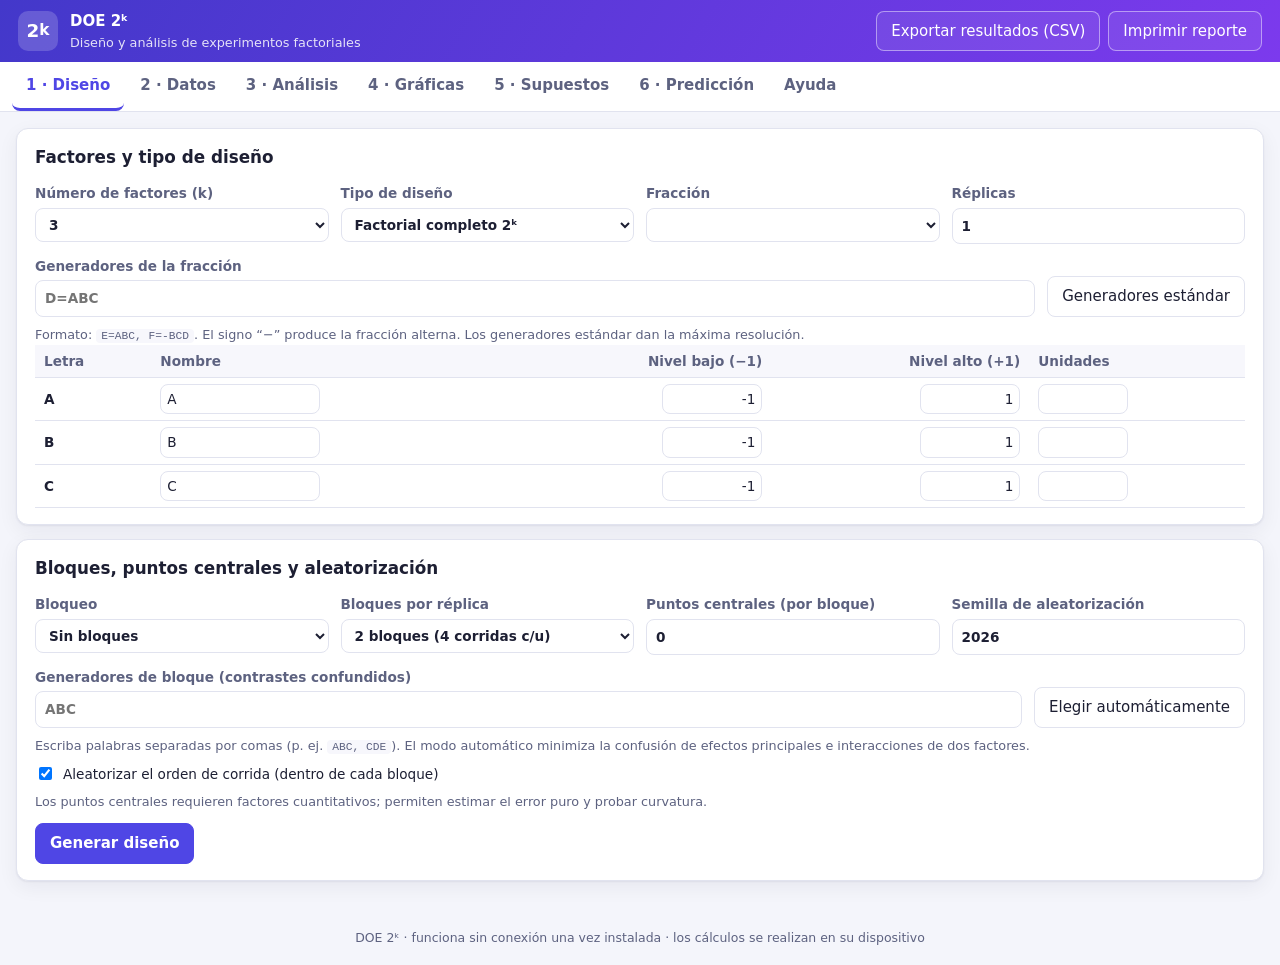
==== index.html @ b72d582d "Add files via upload" ====
<!DOCTYPE html>
<html lang="es">
<head>
  <meta charset="UTF-8">
  <meta name="viewport" content="width=device-width, initial-scale=1">
  <title>DOE 2ᵏ — Diseño y análisis factorial</title>
  <meta name="description" content="Diseño y análisis de experimentos factoriales 2^k completos y fraccionados, con bloques y puntos centrales.">
  <meta name="theme-color" content="#4f46e5">
  <link rel="manifest" href="manifest.webmanifest">
  <link rel="icon" type="image/png" sizes="192x192" href="icons/icon-192.png">
  <link rel="apple-touch-icon" href="icons/apple-touch-icon.png">
  <meta name="apple-mobile-web-app-capable" content="yes">
  <meta name="apple-mobile-web-app-title" content="DOE 2ᵏ">
  <link rel="stylesheet" href="css/styles.css">
</head>
<body>
<header class="appbar">
  <div class="brand"><span class="logo">2<sup>k</sup></span><div><strong>DOE 2ᵏ</strong><small>Diseño y análisis de experimentos factoriales</small></div></div>
  <div class="bar-actions">
    <button id="btnInstall" class="ghost" hidden>⤓ Instalar app</button>
    <button id="btnExport" class="ghost">Exportar resultados (CSV)</button>
    <button id="btnPrint" class="ghost">Imprimir reporte</button>
  </div>
</header>

<nav class="tabs" role="tablist">
  <button role="tab" data-tab="design" class="active">1 · Diseño</button>
  <button role="tab" data-tab="data">2 · Datos</button>
  <button role="tab" data-tab="analysis">3 · Análisis</button>
  <button role="tab" data-tab="plots">4 · Gráficas</button>
  <button role="tab" data-tab="diag">5 · Supuestos</button>
  <button role="tab" data-tab="opt">6 · Predicción</button>
  <button role="tab" data-tab="help">Ayuda</button>
</nav>

<main>
<!-- ======================= DISEÑO ======================= -->
<section id="tab-design" class="tab active">
  <div class="card">
    <h2>Factores y tipo de diseño</h2>
    <div class="grid4">
      <label>Número de factores (k)
        <select id="dK"></select></label>
      <label>Tipo de diseño
        <select id="dType"><option value="full">Factorial completo 2ᵏ</option><option value="frac">Factorial fraccionado 2ᵏ⁻ᵖ</option></select></label>
      <label id="wrapP" hidden>Fracción
        <select id="dP"></select></label>
      <label>Réplicas
        <input type="number" id="dReps" min="1" max="20" value="1"></label>
    </div>
    <div id="genWrap" hidden class="gen-row">
      <label>Generadores de la fracción
        <input id="dGens" spellcheck="false" placeholder="D=ABC"></label>
      <button id="btnStdGens" class="ghost">Generadores estándar</button>
      <p class="hint">Formato: <code>E=ABC, F=-BCD</code>. El signo “−” produce la fracción alterna. Los generadores estándar dan la máxima resolución.</p>
    </div>
    <div class="table-wrap"><table class="tbl" id="factorTable"></table></div>
  </div>

  <div class="card">
    <h2>Bloques, puntos centrales y aleatorización</h2>
    <div class="grid4">
      <label>Bloqueo
        <select id="dBlockMode">
          <option value="none">Sin bloques</option>
          <option value="reps">Cada réplica es un bloque</option>
          <option value="conf">Confundir efectos con bloques</option>
        </select></label>
      <label id="wrapNB" hidden>Bloques por réplica
        <select id="dNB"></select></label>
      <label>Puntos centrales (por bloque)
        <input type="number" id="dCP" min="0" max="30" value="0"></label>
      <label>Semilla de aleatorización
        <input type="number" id="dSeed" value="2026"></label>
    </div>
    <div id="bgWrap" hidden class="gen-row">
      <label>Generadores de bloque (contrastes confundidos)
        <input id="dBGens" spellcheck="false" placeholder="ABC"></label>
      <button id="btnAutoBG" class="ghost">Elegir automáticamente</button>
      <p class="hint">Escriba palabras separadas por comas (p. ej. <code>ABC, CDE</code>). El modo automático minimiza la confusión de efectos principales e interacciones de dos factores.</p>
    </div>
    <label class="check"><input type="checkbox" id="dRand" checked> Aleatorizar el orden de corrida (dentro de cada bloque)</label>
    <p class="hint">Los puntos centrales requieren factores cuantitativos; permiten estimar el error puro y probar curvatura.</p>
    <div class="actions"><button id="btnGen" class="primary">Generar diseño</button></div>
  </div>
  <div id="designMsg"></div>
  <div id="designOut"></div>
</section>

<!-- ======================= DATOS ======================= -->
<section id="tab-data" class="tab">
  <div class="card">
    <h2>Cargar datos</h2>
    <div class="grid3">
      <div>
        <label>Archivo Excel (.xlsx, .xls), ODS, CSV o TXT
          <input type="file" id="fileInput" accept=".xlsx,.xls,.xlsm,.ods,.csv,.txt,.tsv,text/csv,text/plain,application/vnd.ms-excel,application/vnd.openxmlformats-officedocument.spreadsheetml.sheet,application/vnd.oasis.opendocument.spreadsheet"></label>
        <label id="sheetWrap" hidden>Hoja del libro
          <select id="sheetSel"></select></label>
        <p class="hint">En Excel se usa la primera fila con encabezados de la hoja elegida (se omiten filas de título). En CSV: separador coma, punto y coma o tabulador; decimales con coma si el separador es “;”.</p>
      </div>
      <div>
        <label>Conjuntos de ejemplo
          <select id="exampleSel">
            <option value="">— Elegir —</option>
            <option value="filt">2⁴ sin réplica: tasa de filtración (Montgomery 6.2)</option>
            <option value="filtBlk">2⁴ en 2 bloques, ABCD confundida (Montgomery 7.2)</option>
            <option value="frac">2⁴⁻¹ (I = ABCD): tasa de filtración (Montgomery 8.1)</option>
            <option value="etch">2³ con 2 réplicas: grabado por plasma (Montgomery 6.1)</option>
            <option value="center">2² con 5 puntos centrales: rendimiento (Montgomery 6.7)</option>
          </select></label>
      </div>
      <div>
        <label>Pegar desde hoja de cálculo
          <textarea id="pasteArea" rows="3" placeholder="Copie las celdas (con encabezados) y péguelas aquí"></textarea></label>
        <button id="btnPaste" class="ghost">Usar datos pegados</button>
      </div>
    </div>
  </div>
  <div id="dataMsg"></div>
  <div id="mapCard" class="card" hidden>
    <h2>Asignar columnas</h2>
    <div class="grid4">
      <label>Respuesta (y)<select id="mResp"></select></label>
      <label>Bloque (opcional)<select id="mBlock"></select></label>
      <label>Orden de corrida (opcional)<select id="mRun"></select></label>
      <label>Transformación de y
        <span class="inline"><select id="mTrans"><option value="none">Ninguna</option><option value="ln">ln(y)</option><option value="log10">log₁₀(y)</option><option value="sqrt">√y</option><option value="inv">1/y</option><option value="pow">y^λ</option></select>
        <input type="number" id="mLambda" step="0.1" value="0.5" hidden title="λ"></span></label>
    </div>
    <p class="lbl">Factores (en el orden en que recibirán las letras A, B, C…):</p>
    <div id="mFactors" class="chips"></div>
    <p class="hint">Los niveles se codifican automáticamente: mínimo → −1, máximo → +1 y el punto medio → 0. Para factores de texto con dos niveles se usa el orden alfabético.</p>
    <div class="actions"><button id="btnAnalyze" class="primary">Analizar</button></div>
    <h3>Vista previa</h3>
    <div class="table-wrap short" id="preview"></div>
  </div>
</section>

<!-- ======================= ANÁLISIS ======================= -->
<section id="tab-analysis" class="tab">
  <div id="anEmpty" class="empty">Cargue datos y presione <b>Analizar</b> en la pestaña Datos.</div>
  <div id="anBody" hidden class="an-layout">
    <aside class="card side">
      <h2>Modelo</h2>
      <div class="opts">
        <label>α <input type="number" id="oAlpha" min="0.001" max="0.2" step="0.01" value="0.05"></label>
        <label>Orden máx. en alias <select id="oAliasOrd"><option>2</option><option selected>3</option><option>4</option><option value="9">todo</option></select></label>
        <label class="check"><input type="checkbox" id="oBlocks" checked> Incluir bloques</label>
        <label class="check"><input type="checkbox" id="oCurv" checked> Incluir término de curvatura</label>
      </div>
      <div class="btn-grid">
        <button class="ghost sm" data-sel="all">Todos</button>
        <button class="ghost sm" data-sel="1">Principales</button>
        <button class="ghost sm" data-sel="2">Hasta 2FI</button>
        <button class="ghost sm" data-sel="3">Hasta 3FI</button>
        <button class="ghost sm" data-sel="lenth">Significativos (Lenth)</button>
        <button class="ghost sm" data-sel="reduce">Reducir (p &gt; α)</button>
      </div>
      <div id="termList" class="term-list"></div>
      <div id="termNotes" class="hint"></div>
    </aside>
    <div class="results">
      <div id="anMsg"></div>
      <div id="anInfo" class="card"></div>
      <div id="anCoef" class="card"></div>
      <div id="anAnova" class="card"></div>
      <div id="anLenth" class="card"></div>
      <div id="anEq" class="card"></div>
    </div>
  </div>
</section>

<!-- ======================= GRÁFICAS ======================= -->
<section id="tab-plots" class="tab">
  <div id="plEmpty" class="empty">Primero realice el análisis.</div>
  <div id="plBody" hidden>
    <div class="plot-grid">
      <div class="card" id="plPareto"></div>
      <div class="card" id="plNormal"></div>
      <div class="card" id="plHalf"></div>
    </div>
    <div class="card" id="plMain"></div>
    <div class="card">
      <h2>Interacciones</h2>
      <div id="plInter" class="plot-grid small"></div>
    </div>
    <div class="plot-grid">
      <div class="card">
        <h2>Gráfica de cubo (valores ajustados)</h2>
        <div class="inline"><select id="cubeA"></select><select id="cubeB"></select><select id="cubeC"></select></div>
        <div id="plCube"></div>
      </div>
      <div class="card">
        <h2>Contorno de la superficie ajustada</h2>
        <div class="inline"><label>Eje X <select id="ctX"></select></label><label>Eje Y <select id="ctY"></select></label></div>
        <div id="ctHold" class="holds"></div>
        <div id="plContour"></div>
      </div>
    </div>
  </div>
</section>

<!-- ======================= SUPUESTOS ======================= -->
<section id="tab-diag" class="tab">
  <div id="dgEmpty" class="empty">Primero realice el análisis.</div>
  <div id="dgBody" hidden>
    <div id="dgMsg"></div>
    <div class="card" id="dgTests"></div>
    <div class="plot-grid" id="dgPlots"></div>
    <div class="card" id="dgBoxcox"></div>
    <div class="card" id="dgPoints"></div>
  </div>
</section>

<!-- ======================= PREDICCIÓN ======================= -->
<section id="tab-opt" class="tab">
  <div id="opEmpty" class="empty">Primero realice el análisis.</div>
  <div id="opBody" hidden>
    <div class="card">
      <h2>Predicción en un punto</h2>
      <div id="opInputs" class="grid4"></div>
      <div class="actions"><button id="btnPredict" class="primary">Predecir</button></div>
      <div id="opPred"></div>
    </div>
    <div class="card">
      <h2>Búsqueda de la mejor combinación</h2>
      <div class="grid4">
        <label>Objetivo <select id="opGoal"><option value="max">Maximizar</option><option value="min">Minimizar</option><option value="target">Alcanzar un valor meta</option></select></label>
        <label id="opTargetWrap" hidden>Valor meta <input type="number" id="opTarget" step="any"></label>
        <label>Región explorada <select id="opRegion"><option value="corners">Vértices (−1, +1)</option><option value="grid3">Malla −1, 0, +1</option><option value="grid5">Malla −1, −0.5, 0, 0.5, +1</option></select></label>
      </div>
      <div class="actions"><button id="btnOptimize" class="primary">Buscar</button></div>
      <div id="opRes"></div>
    </div>
  </div>
</section>

<!-- ======================= AYUDA ======================= -->
<section id="tab-help" class="tab">
  <div class="card prose" id="helpContent"></div>
</section>
</main>

<div id="printArea" class="print-only"></div>
<footer class="foot">DOE 2ᵏ · funciona sin conexión una vez instalada · los cálculos se realizan en su dispositivo</footer>

<script src="js/stats.js"></script>
<script src="js/design.js"></script>
<script src="js/analysis.js"></script>
<script src="js/plots.js"></script>
<script src="js/app.js"></script>
</body>
</html>
---- css/styles.css ----
:root {
  --bg: #f4f5fb; --surface: #ffffff; --surface-2: #f7f7fc; --text: #1d1f33; --muted: #5d6280;
  --border: #e1e3ef; --accent: #4f46e5; --accent-2: #7c3aed; --accent-soft: #eef0ff;
  --danger: #d6336c; --ok: #2f9e44; --warn: #b7791f; --warn-soft: #fff7e6; --ok-soft: #ebfbee; --danger-soft: #fff0f4;
  --muted-bar: #b9bdd6; --grid: #eceef6; --shadow: 0 1px 2px rgba(20, 22, 50, .06), 0 6px 20px rgba(20, 22, 50, .06);
  --mono: ui-monospace, SFMono-Regular, Menlo, Consolas, monospace;
  color-scheme: light;
}
@media (prefers-color-scheme: dark) {
  :root {
    --bg: #12131c; --surface: #1b1d2a; --surface-2: #222536; --text: #e8e9f3; --muted: #a2a6c2;
    --border: #30334a; --accent: #8b85ff; --accent-2: #b08cff; --accent-soft: #272a45;
    --danger: #ff7aa2; --ok: #63d17a; --warn: #f0b552; --warn-soft: #2d2617; --ok-soft: #18291c; --danger-soft: #331b25;
    --muted-bar: #4b4f6e; --grid: #262939; --shadow: 0 1px 2px rgba(0, 0, 0, .3);
    color-scheme: dark;
  }
}
* { box-sizing: border-box; }
html, body { margin: 0; }
body { font: 15px/1.5 system-ui, -apple-system, "Segoe UI", Roboto, sans-serif; background: var(--bg); color: var(--text); }
h2 { font-size: 1.05rem; margin: 0 0 .8rem; }
h3 { font-size: .95rem; margin: 1.1rem 0 .5rem; }
code { font-family: var(--mono); font-size: .88em; background: var(--surface-2); padding: 1px 5px; border-radius: 4px; }
.appbar { display: flex; align-items: center; justify-content: space-between; gap: 12px; padding: 10px 18px; background: linear-gradient(120deg, #4338ca, #7c3aed); color: #fff; flex-wrap: wrap; }
.brand { display: flex; align-items: center; gap: 12px; }
.brand small { display: block; opacity: .85; font-size: .8rem; }
.logo { white-space: nowrap; line-height: 1; width: 40px; height: 40px; border-radius: 10px; background: rgba(255, 255, 255, .18); display: flex; align-items: center; justify-content: center; font-weight: 800; font-size: 1.15rem; }
.bar-actions { display: flex; gap: 8px; flex-wrap: wrap; }
.appbar .ghost { color: #fff; border-color: rgba(255, 255, 255, .45); background: rgba(255, 255, 255, .08); }
.tabs { display: flex; gap: 2px; padding: 0 12px; background: var(--surface); border-bottom: 1px solid var(--border); overflow-x: auto; position: sticky; top: 0; z-index: 5; }
.tabs button { border: 0; background: none; padding: 12px 14px; color: var(--muted); font: inherit; font-weight: 600; cursor: pointer; border-bottom: 3px solid transparent; white-space: nowrap; }
.tabs button.active { color: var(--accent); border-bottom-color: var(--accent); }
main { max-width: 1280px; margin: 0 auto; padding: 16px; }
.tab { display: none; }
.tab.active { display: block; }
.card { background: var(--surface); border: 1px solid var(--border); border-radius: 12px; padding: 16px 18px; margin-bottom: 14px; box-shadow: var(--shadow); min-width: 0; }
.card:empty { display: none; }
.grid3, .grid4 { display: grid; gap: 12px; }
.grid3 { grid-template-columns: repeat(auto-fit, minmax(240px, 1fr)); }
.grid4 { grid-template-columns: repeat(auto-fit, minmax(190px, 1fr)); }
label { display: flex; flex-direction: column; gap: 4px; font-size: .85rem; font-weight: 600; color: var(--muted); }
label.check { flex-direction: row; align-items: center; gap: 8px; font-weight: 500; color: var(--text); margin-top: 8px; }
input, select, textarea { font: inherit; color: var(--text); background: var(--surface); border: 1px solid var(--border); border-radius: 8px; padding: 7px 9px; min-width: 0; }
input:focus, select:focus, textarea:focus { outline: 2px solid var(--accent); outline-offset: -1px; }
textarea { resize: vertical; font-family: var(--mono); font-size: .82rem; }
button { font: inherit; cursor: pointer; border-radius: 8px; padding: 8px 14px; border: 1px solid var(--border); background: var(--surface); color: var(--text); }
button.primary { background: var(--accent); border-color: var(--accent); color: #fff; font-weight: 700; }
button.ghost { background: transparent; }
button.ghost:hover { background: var(--accent-soft); }
button.sm { padding: 5px 8px; font-size: .8rem; }
.actions { display: flex; gap: 8px; margin-top: 12px; flex-wrap: wrap; }
.inline { display: flex; gap: 8px; flex-wrap: wrap; align-items: center; }
.gen-row { display: grid; grid-template-columns: minmax(0, 1fr) auto; gap: 8px 12px; align-items: end; margin-top: 12px; }
.gen-row .hint { grid-column: 1 / -1; margin: 0; }
.hint { font-size: .8rem; color: var(--muted); margin: 8px 0 0; }
.lbl { font-size: .85rem; font-weight: 600; color: var(--muted); margin: 12px 0 6px; }
.table-wrap { overflow-x: auto; max-width: 100%; }
.table-wrap.short { max-height: 320px; overflow-y: auto; }
.tbl { border-collapse: collapse; width: 100%; font-size: .85rem; font-variant-numeric: tabular-nums; }
.tbl th, .tbl td { padding: 6px 9px; border-bottom: 1px solid var(--border); text-align: right; white-space: nowrap; }
.tbl th { background: var(--surface-2); color: var(--muted); font-weight: 700; position: sticky; top: 0; }
.tbl td:first-child, .tbl th:first-child, .tbl .l { text-align: left; }
.tbl tr.l1 td:first-child { padding-left: 22px; }
.tbl tr.l2 td:first-child { padding-left: 40px; color: var(--muted); }
.tbl tr.sum td { font-weight: 700; }
.tbl tr.ctr td { background: var(--accent-soft); }
.tbl td input { width: 100px; text-align: right; padding: 4px 6px; }
.tbl .sig { color: var(--danger); font-weight: 700; }
.tbl .alias { color: var(--muted); font-family: var(--mono); font-size: .78rem; }
.chips { display: flex; flex-wrap: wrap; gap: 6px; }
.chips label { flex-direction: row; align-items: center; gap: 6px; border: 1px solid var(--border); border-radius: 999px; padding: 4px 10px; font-weight: 500; color: var(--text); }
.chips label.on { border-color: var(--accent); background: var(--accent-soft); }
.chips .ltr { font-family: var(--mono); font-weight: 700; color: var(--accent); }
.msg { border-radius: 10px; padding: 10px 14px; margin-bottom: 12px; font-size: .9rem; border: 1px solid; }
.msg.err { background: var(--danger-soft); border-color: var(--danger); }
.msg.warn { background: var(--warn-soft); border-color: var(--warn); }
.msg.ok { background: var(--ok-soft); border-color: var(--ok); }
.msg.info { background: var(--accent-soft); border-color: var(--accent); }
.empty { text-align: center; color: var(--muted); padding: 50px 10px; }
.an-layout > * { min-width: 0; }
.an-layout { display: grid; grid-template-columns: 300px minmax(0, 1fr); gap: 14px; align-items: start; }
.side { position: sticky; top: 56px; max-height: calc(100vh - 70px); overflow-y: auto; }
.opts { display: grid; grid-template-columns: 1fr 1fr; gap: 8px; }
.opts label.check { grid-column: 1 / -1; margin: 0; }
.btn-grid { display: grid; grid-template-columns: 1fr 1fr; gap: 6px; margin: 12px 0; }
.term-list { display: flex; flex-direction: column; gap: 2px; }
.term-list label { flex-direction: row; align-items: center; gap: 8px; font-weight: 500; color: var(--text); padding: 3px 4px; border-radius: 6px; }
.term-list label:hover { background: var(--surface-2); }
.term-list .tn { font-family: var(--mono); font-weight: 700; min-width: 48px; }
.term-list .ta { font-family: var(--mono); font-size: .75rem; color: var(--muted); overflow: hidden; text-overflow: ellipsis; white-space: nowrap; }
.term-list .grp { font-size: .75rem; text-transform: uppercase; letter-spacing: .04em; color: var(--muted); margin: 8px 0 2px; font-weight: 700; }
.kv { display: grid; grid-template-columns: repeat(auto-fit, minmax(150px, 1fr)); gap: 8px; margin: 4px 0 10px; }
.kv div { background: var(--surface-2); border-radius: 8px; padding: 8px 10px; }
.kv b { display: block; font-size: 1.05rem; font-variant-numeric: tabular-nums; }
.kv span { font-size: .75rem; color: var(--muted); }
.mono { font-family: var(--mono); font-size: .85rem; word-break: break-word; }
.plot-grid { display: grid; grid-template-columns: repeat(auto-fit, minmax(min(100%, 460px), 1fr)); gap: 14px; }
.plot-grid.small { grid-template-columns: repeat(auto-fit, minmax(min(100%, 300px), 1fr)); }
.plot-grid > .card { margin: 0; }
svg.plot { width: 100%; height: auto; display: block; }
.plot-grid.small svg.plot { max-width: 420px; margin: 0 auto; }
.pt-title { font-size: 14px; font-weight: 700; fill: var(--text); }
.pt-tick { font-size: 11px; fill: var(--muted); }
.pt-axis { font-size: 12px; fill: var(--text); font-weight: 600; }
.pt-lab { font-size: 11px; fill: var(--text); font-weight: 600; }
.pt-clab { font-size: 10px; fill: #fff; font-weight: 700; paint-order: stroke; stroke: rgba(0, 0, 0, .45); stroke-width: 2px; }
.pt-bg { fill: var(--surface); }
.pt-grid { stroke: var(--grid); stroke-width: 1; }
.pt-frame { fill: none; stroke: var(--border); }
.pt-frame-line { stroke: var(--muted); stroke-width: 1.5; }
.pt-boxlab { fill: var(--surface); stroke: var(--border); }
.holds { display: flex; gap: 12px; flex-wrap: wrap; margin: 8px 0; }
.holds label { min-width: 150px; }
.prose { max-width: 880px; }
.prose pre { overflow-x: auto; background: var(--surface-2); padding: 10px; border-radius: 8px; }
.tabs, main, .card { max-width: 100%; }
.prose h2 { margin-top: 1.2rem; }
.prose p, .prose li { font-size: .92rem; }
.foot { text-align: center; color: var(--muted); font-size: .78rem; padding: 18px; }
.pill { display: inline-block; padding: 1px 8px; border-radius: 999px; font-size: .75rem; font-weight: 700; }
.pill.ok { background: var(--ok-soft); color: var(--ok); }
.pill.bad { background: var(--danger-soft); color: var(--danger); }
.pill.na { background: var(--surface-2); color: var(--muted); }
.print-only { display: none; }
@media (max-width: 860px) {
  .an-layout { grid-template-columns: minmax(0, 1fr); }
  .bar-actions button { padding: 6px 10px; font-size: .8rem; }
  .side { position: static; max-height: none; }
  main { padding: 10px; }
}
@media print {
  .appbar, .tabs, .foot, main, .actions { display: none !important; }
  .print-only { display: block; }
  body { background: #fff; color: #000; font-size: 11pt; }
  .card { box-shadow: none; break-inside: avoid; border-color: #bbb; }
  .print-only section { break-before: page; }
}
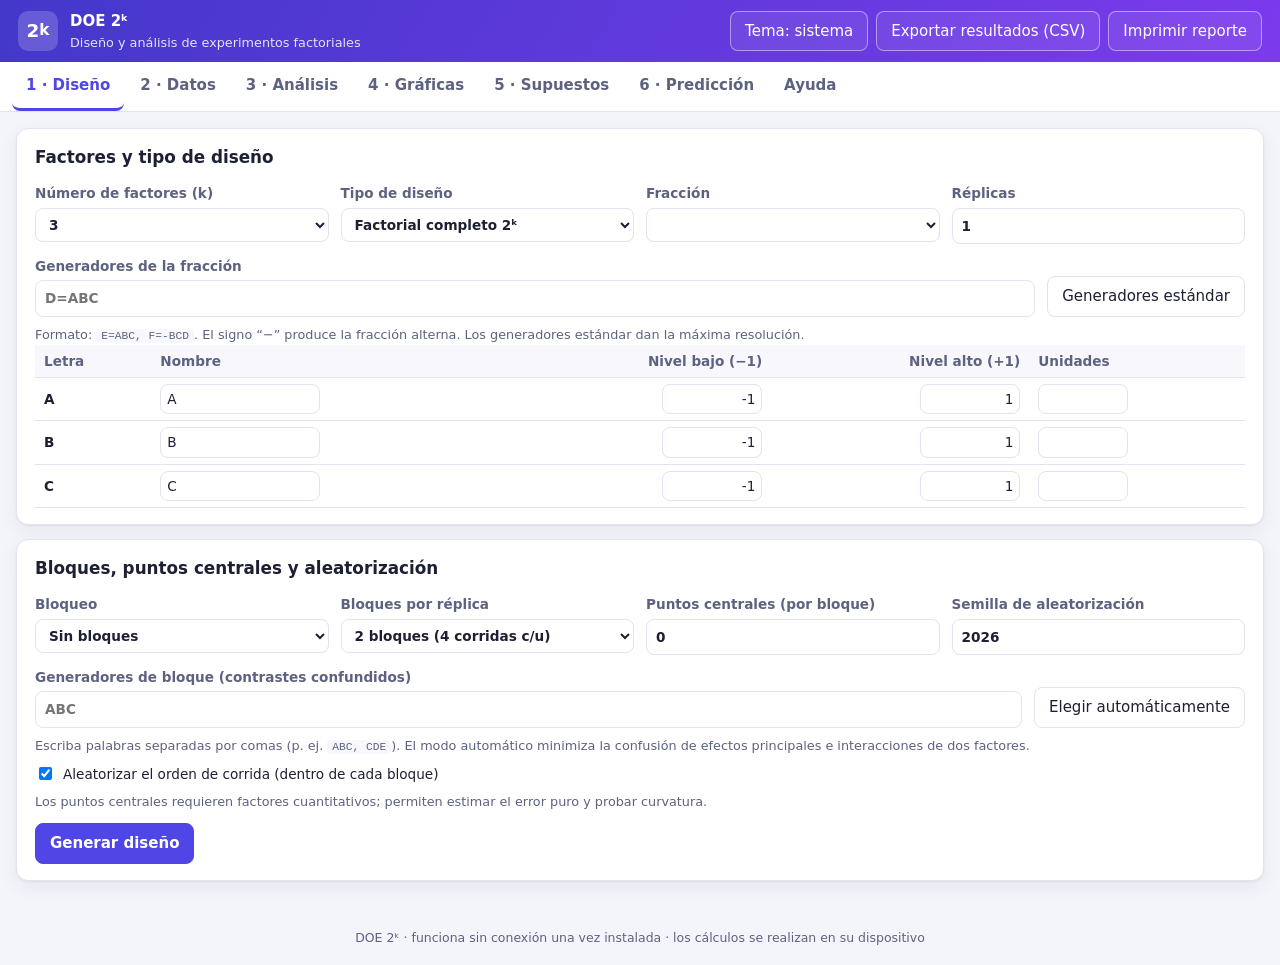
==== commit 430f39f4: "DOE2k v1.2.0: pooling, potencia prospectiva y tema día/noche - Panel de pooling con jerarquía fuerte" ====
--- a/index.html
+++ b/index.html
@@ -16,7 +16,7 @@
 <body>
 <header class="appbar">
   <div class="brand"><span class="logo">2<sup>k</sup></span><div><strong>DOE 2ᵏ</strong><small>Diseño y análisis de experimentos factoriales</small></div></div>
-  <div class="bar-actions">
+  <div class="bar-actions"><button id="themeToggle" class="ghost">Tema: sistema</button>
     <button id="btnInstall" class="ghost" hidden>⤓ Instalar app</button>
     <button id="btnExport" class="ghost">Exportar resultados (CSV)</button>
     <button id="btnPrint" class="ghost">Imprimir reporte</button>
@@ -162,7 +162,7 @@
     </aside>
     <div class="results">
       <div id="anMsg"></div>
-      <div id="anInfo" class="card"></div>
+      <div id="poolPanel" class="card"></div><div id="powerPanel" class="card"></div><div id="anInfo" class="card"></div>
       <div id="anCoef" class="card"></div>
       <div id="anAnova" class="card"></div>
       <div id="anLenth" class="card"></div>
@@ -249,6 +249,7 @@
 <script src="js/design.js"></script>
 <script src="js/analysis.js"></script>
 <script src="js/plots.js"></script>
+<script src="js/modules.js"></script>
 <script src="js/app.js"></script>
 </body>
 </html>
--- a/css/styles.css
+++ b/css/styles.css
@@ -135,3 +135,30 @@
   .card { box-shadow: none; break-inside: avoid; border-color: #bbb; }
   .print-only section { break-before: page; }
 }
+
+:root[data-theme="dark"] {
+    --bg: #12131c; --surface: #1b1d2a; --surface-2: #222536; --text: #e8e9f3; --muted: #a2a6c2;
+    --border: #30334a; --accent: #8b85ff; --accent-2: #b08cff; --accent-soft: #272a45;
+    --danger: #ff7aa2; --ok: #63d17a; --warn: #f0b552; --warn-soft: #2d2617; --ok-soft: #18291c; --danger-soft: #331b25;
+    --muted-bar: #4b4f6e; --grid: #262939; --shadow: 0 1px 2px rgba(0, 0, 0, .3);
+    color-scheme: dark;
+}
+:root[data-theme="light"] {
+  --bg: #f4f5fb; --surface: #ffffff; --surface-2: #f7f7fc; --text: #1d1f33; --muted: #5d6280;
+  --border: #e1e3ef; --accent: #4f46e5; --accent-2: #7c3aed; --accent-soft: #eef0ff;
+  --danger: #d6336c; --ok: #2f9e44; --warn: #b7791f; --warn-soft: #fff7e6; --ok-soft: #ebfbee; --danger-soft: #fff0f4;
+  --muted-bar: #b9bdd6; --grid: #eceef6; --shadow: 0 1px 2px rgba(20, 22, 50, .06), 0 6px 20px rgba(20, 22, 50, .06);
+  --mono: ui-monospace, SFMono-Regular, Menlo, Consolas, monospace;
+  color-scheme: light;
+}
+
+button:focus-visible { outline: 3px solid var(--accent); outline-offset: 3px; }
+.pool-options { display:flex; flex-wrap:wrap; gap:8px 18px; margin:12px 0; }
+.pool-options label { flex-direction:row; align-items:center; }
+#poolReport, #powerResult { margin-top:12px; overflow-wrap:anywhere; }
+@media(max-width:600px) {
+ main { padding:10px; } .card { padding:14px; } .brand small { max-width:230px; }
+ .grid3,.grid4 { grid-template-columns:1fr; } .bar-actions { width:100%; }
+ .bar-actions button { flex:1; } .tabs button { padding:12px 10px; }
+ input,select { min-height:42px; } .side { position:static; max-height:none; }
+}
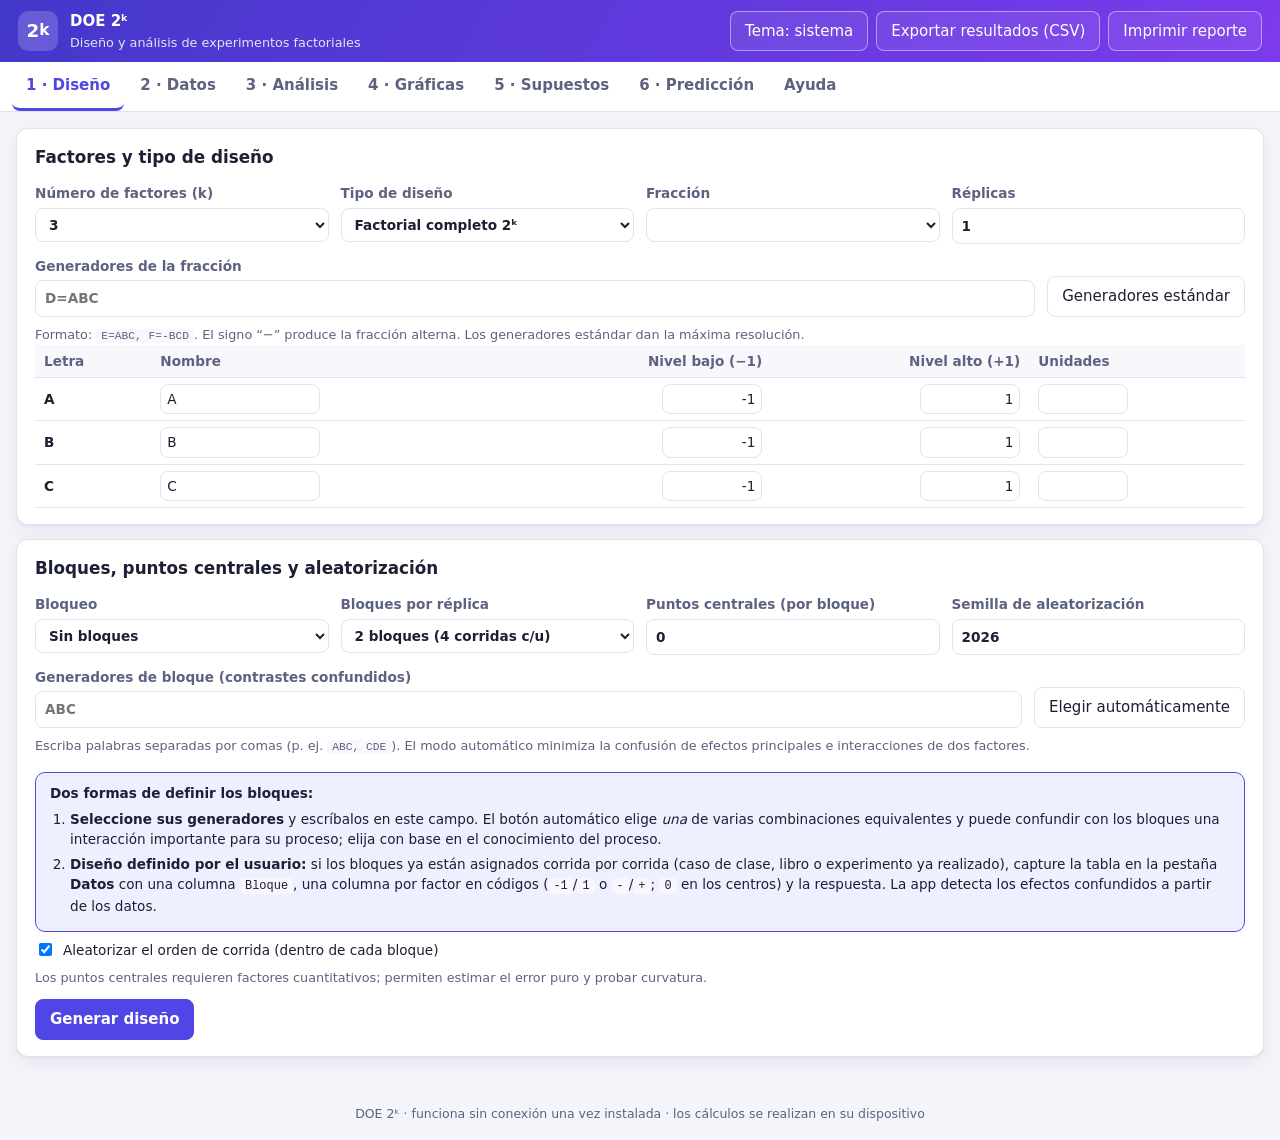
==== commit 6212db48: "v1.2.1: aviso sobre generadores de bloque y lectura de signos +/- en factores - Aviso con dos formas" ====
--- a/index.html
+++ b/index.html
@@ -78,6 +78,12 @@
         <input id="dBGens" spellcheck="false" placeholder="ABC"></label>
       <button id="btnAutoBG" class="ghost">Elegir automáticamente</button>
       <p class="hint">Escriba palabras separadas por comas (p. ej. <code>ABC, CDE</code>). El modo automático minimiza la confusión de efectos principales e interacciones de dos factores.</p>
+      <div class="msg info bg-note"><b>Dos formas de definir los bloques:</b>
+        <ol>
+          <li><b>Seleccione sus generadores</b> y escríbalos en este campo. El botón automático elige <i>una</i> de varias combinaciones equivalentes y puede confundir con los bloques una interacción importante para su proceso; elija con base en el conocimiento del proceso.</li>
+          <li><b>Diseño definido por el usuario:</b> si los bloques ya están asignados corrida por corrida (caso de clase, libro o experimento ya realizado), capture la tabla en la pestaña <b>Datos</b> con una columna <code>Bloque</code>, una columna por factor en códigos (<code>-1</code>/<code>1</code> o <code>-</code>/<code>+</code>; <code>0</code> en los centros) y la respuesta. La app detecta los efectos confundidos a partir de los datos.</li>
+        </ol>
+      </div>
     </div>
     <label class="check"><input type="checkbox" id="dRand" checked> Aleatorizar el orden de corrida (dentro de cada bloque)</label>
     <p class="hint">Los puntos centrales requieren factores cuantitativos; permiten estimar el error puro y probar curvatura.</p>
@@ -113,6 +119,7 @@
       <div>
         <label>Pegar desde hoja de cálculo
           <textarea id="pasteArea" rows="3" placeholder="Copie las celdas (con encabezados) y péguelas aquí"></textarea></label>
+        <p class="hint">Los factores pueden capturarse en valores reales o en códigos: <code>-1</code>/<code>1</code>, o bien los signos <code>-</code>/<code>+</code> (se convierten a −1/+1); <code>0</code> para los puntos centrales.</p>
         <button id="btnPaste" class="ghost">Usar datos pegados</button>
       </div>
     </div>
--- a/css/styles.css
+++ b/css/styles.css
@@ -162,3 +162,7 @@
  .bar-actions button { flex:1; } .tabs button { padding:12px 10px; }
  input,select { min-height:42px; } .side { position:static; max-height:none; }
 }
+
+.gen-row .bg-note { grid-column: 1 / -1; margin: 8px 0 0; font-size: .85rem; }
+.bg-note ol { margin: 6px 0 0; padding-left: 20px; }
+.bg-note li { margin-bottom: 4px; }
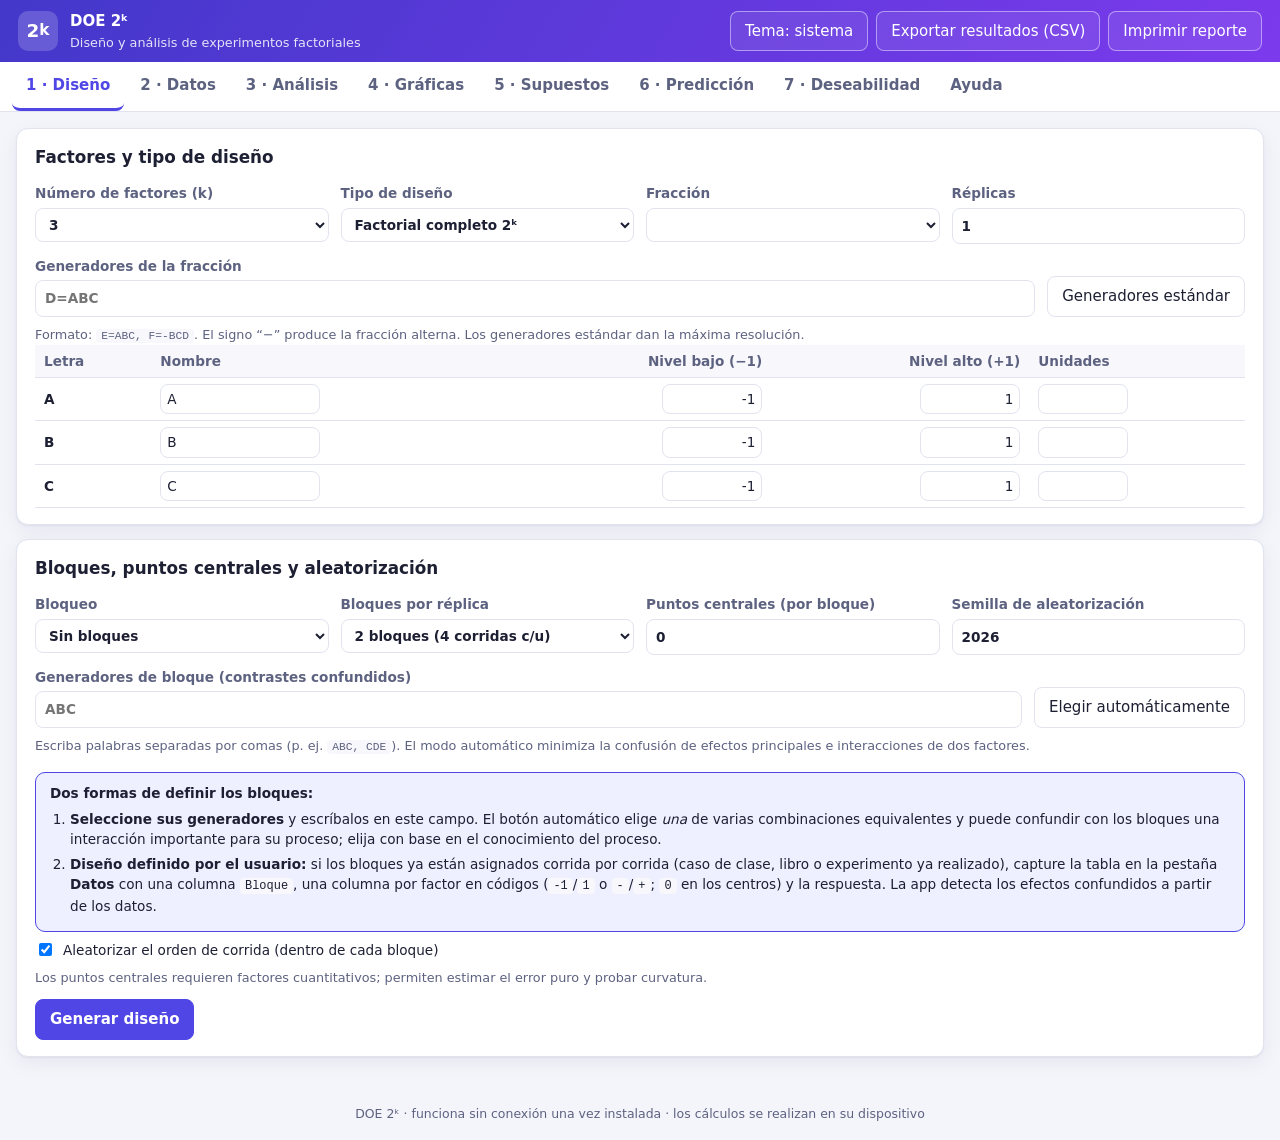
==== commit 1e76b7bc: "v1.3.0: pestaña de deseabilidad para varias respuestas Funciones de Derringer y Suich (maximizar, mi" ====
--- a/index.html
+++ b/index.html
@@ -30,6 +30,7 @@
   <button role="tab" data-tab="plots">4 · Gráficas</button>
   <button role="tab" data-tab="diag">5 · Supuestos</button>
   <button role="tab" data-tab="opt">6 · Predicción</button>
+  <button role="tab" data-tab="desir">7 · Deseabilidad</button>
   <button role="tab" data-tab="help">Ayuda</button>
 </nav>
 
@@ -114,6 +115,7 @@
             <option value="frac">2⁴⁻¹ (I = ABCD): tasa de filtración (Montgomery 8.1)</option>
             <option value="etch">2³ con 2 réplicas: grabado por plasma (Montgomery 6.1)</option>
             <option value="center">2² con 5 puntos centrales: rendimiento (Montgomery 6.7)</option>
+            <option value="botana">2³⁻¹ con 5 centros y 2 respuestas: extrusión de botana (deseabilidad)</option>
           </select></label>
       </div>
       <div>
@@ -243,6 +245,56 @@
   </div>
 </section>
 
+<!-- ======================= DESEABILIDAD ======================= -->
+<section id="tab-desir" class="tab">
+  <div id="dsEmpty" class="empty">Cargue datos con dos o más columnas de respuesta y presione <b>Analizar</b> en la pestaña Datos. La deseabilidad usa los mismos factores, bloques y opciones del modelo.</div>
+  <div id="dsBody" hidden>
+    <div class="card">
+      <h2>Respuestas a combinar</h2>
+      <p class="hint">Seleccione dos o más respuestas. Cada una se convierte en una deseabilidad individual <i>d</i> entre 0 (inaceptable) y 1 (ideal) y se combinan en la deseabilidad global <i>D</i> = (d₁<sup>w₁</sup> · d₂<sup>w₂</sup> ··· )<sup>1/Σw</sup> (Derringer y Suich, 1980). Si alguna d = 0, D = 0.</p>
+      <div id="dsResp" class="chips"></div>
+    </div>
+    <div class="card">
+      <h2>Especificaciones</h2>
+      <div class="table-wrap"><table class="tbl spec-tbl" id="dsSpec"></table></div>
+      <details class="hint"><summary>Fórmulas de la deseabilidad individual</summary>
+        <ul>
+          <li><b>Maximizar:</b> d = 0 si y ≤ L; d = [(y − L)/(T − L)]<sup>s</sup> si L &lt; y &lt; T; d = 1 si y ≥ T.</li>
+          <li><b>Minimizar:</b> d = 1 si y ≤ T; d = [(U − y)/(U − T)]<sup>t</sup> si T &lt; y &lt; U; d = 0 si y ≥ U.</li>
+          <li><b>Valor objetivo:</b> d = [(y − L)/(T − L)]<sup>s</sup> si L ≤ y ≤ T; d = [(U − y)/(U − T)]<sup>t</sup> si T ≤ y ≤ U; d = 0 fuera de [L, U].</li>
+          <li>Exponente 1: la deseabilidad cambia linealmente. Mayor que 1: más exigente (sólo valores cercanos a T dan d alta). Menor que 1: más tolerante.</li>
+          <li>La importancia (1 a 5) pondera cada respuesta en la media geométrica.</li>
+          <li>Los límites deben venir de una especificación, norma o preferencia del consumidor, no de los propios datos.</li>
+        </ul>
+      </details>
+      <div class="grid4">
+        <label>Región para la búsqueda con modelos
+          <select id="dsRegion">
+            <option value="design">Puntos del diseño (sin interpolar)</option>
+            <option value="cc">Vértices y centro</option>
+            <option value="corners">Vértices (−1, +1)</option>
+            <option value="grid3">Malla −1, 0, +1</option>
+            <option value="grid5">Malla −1, −0.5, 0, 0.5, +1</option>
+            <option value="grid11">Malla fina (11 niveles por factor)</option>
+          </select></label>
+      </div>
+      <div class="actions"><button id="btnDesir" class="primary">Calcular deseabilidad</button><button id="btnDesirCSV" class="ghost">Exportar (CSV)</button></div>
+      <div id="dsMsg"></div>
+    </div>
+    <div class="card">
+      <h2>A. Condiciones observadas (medias)</h2>
+      <p class="hint">Cálculo directo con las medias de cada combinación ensayada. Es el criterio más seguro cuando hay curvatura o el modelo no es confiable.</p>
+      <div id="dsObs"></div>
+    </div>
+    <div class="card">
+      <h2>B. Búsqueda con los modelos ajustados</h2>
+      <p class="hint">Se ajusta un modelo para cada respuesta (columna “Modelo” de las especificaciones), se predice cada respuesta en la región elegida y se calcula D en cada punto.</p>
+      <div id="dsMod"></div>
+    </div>
+    <div class="card" id="dsExplain"></div>
+  </div>
+</section>
+
 <!-- ======================= AYUDA ======================= -->
 <section id="tab-help" class="tab">
   <div class="card prose" id="helpContent"></div>
@@ -257,6 +309,8 @@
 <script src="js/analysis.js"></script>
 <script src="js/plots.js"></script>
 <script src="js/modules.js"></script>
+<script src="js/desirability.js"></script>
+<script src="js/desir-ui.js"></script>
 <script src="js/app.js"></script>
 </body>
 </html>
--- a/css/styles.css
+++ b/css/styles.css
@@ -166,3 +166,10 @@
 .gen-row .bg-note { grid-column: 1 / -1; margin: 8px 0 0; font-size: .85rem; }
 .bg-note ol { margin: 6px 0 0; padding-left: 20px; }
 .bg-note li { margin-bottom: 4px; }
+
+/* Deseabilidad */
+.spec-tbl input, .spec-tbl select { min-width: 84px; padding: 5px 6px; }
+.spec-tbl td { vertical-align: top; }
+.tbl tr.hl td { background: var(--ok-soft, var(--accent-soft)); font-weight: 600; }
+#dsExplain:empty { display: none; }
+#dsExplain ul.mono { padding-left: 18px; line-height: 1.7; }
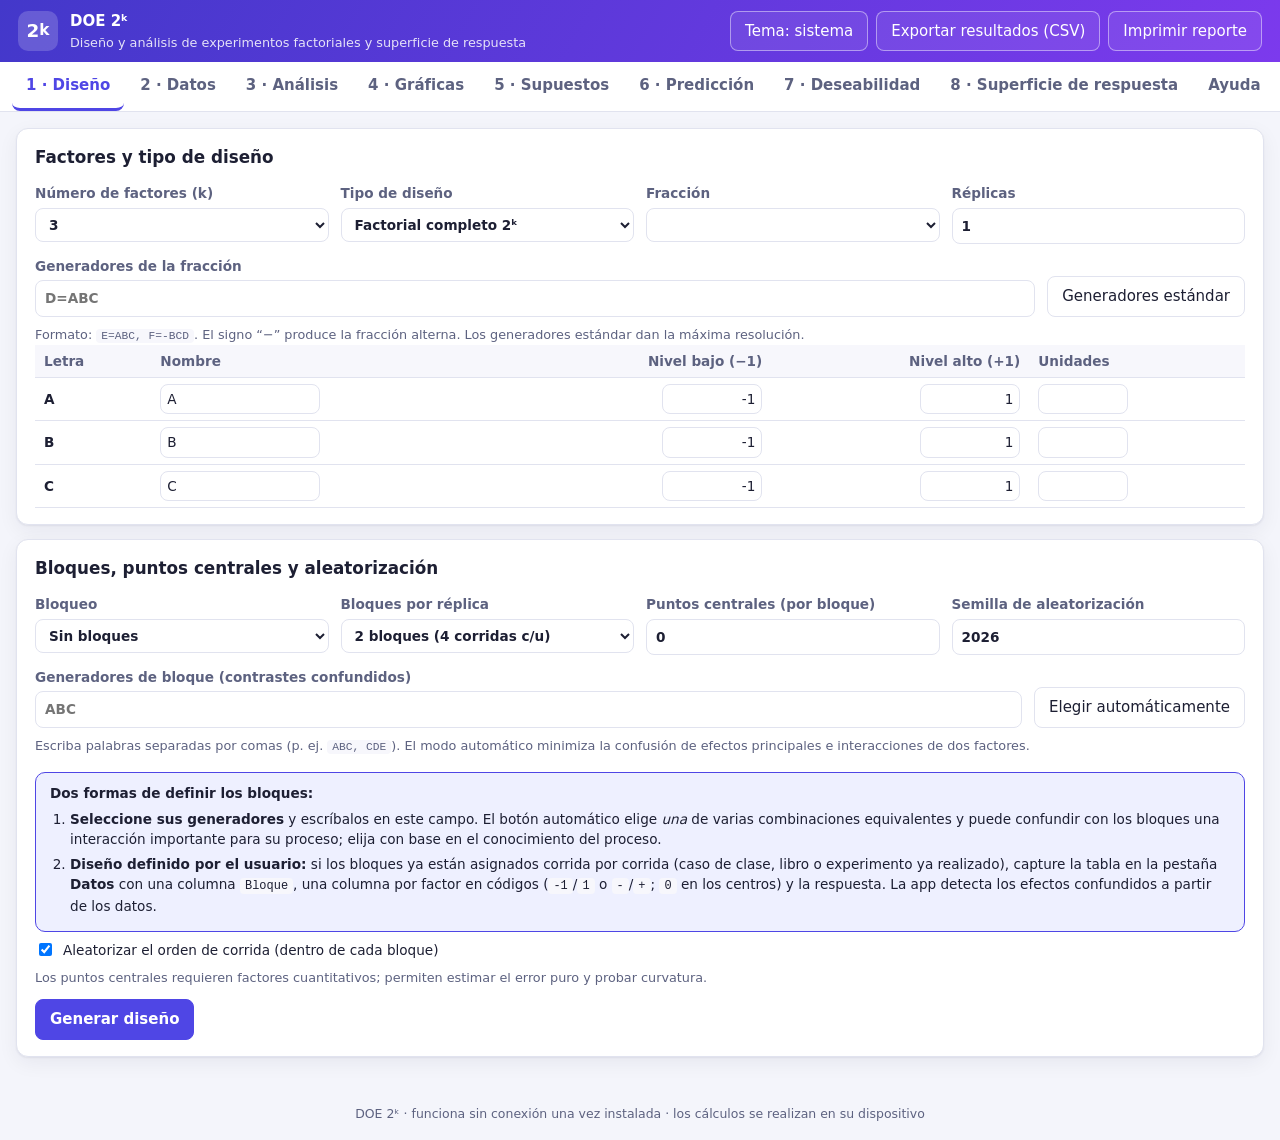
==== commit 4cf55dc8: "v1.4.0: pestaña 8 · Superficie de respuesta - A · Pendiente ascendente/descendente desde el modelo 2" ====
--- a/index.html
+++ b/index.html
@@ -4,7 +4,7 @@
   <meta charset="UTF-8">
   <meta name="viewport" content="width=device-width, initial-scale=1">
   <title>DOE 2ᵏ — Diseño y análisis factorial</title>
-  <meta name="description" content="Diseño y análisis de experimentos factoriales 2^k completos y fraccionados, con bloques y puntos centrales.">
+  <meta name="description" content="Diseño y análisis de experimentos factoriales 2^k completos y fraccionados, con bloques y puntos centrales, y metodología de superficie de respuesta (pendiente ascendente, central compuesto y Box-Behnken).">
   <meta name="theme-color" content="#4f46e5">
   <link rel="manifest" href="manifest.webmanifest">
   <link rel="icon" type="image/png" sizes="192x192" href="icons/icon-192.png">
@@ -15,7 +15,7 @@
 </head>
 <body>
 <header class="appbar">
-  <div class="brand"><span class="logo">2<sup>k</sup></span><div><strong>DOE 2ᵏ</strong><small>Diseño y análisis de experimentos factoriales</small></div></div>
+  <div class="brand"><span class="logo">2<sup>k</sup></span><div><strong>DOE 2ᵏ</strong><small>Diseño y análisis de experimentos factoriales y superficie de respuesta</small></div></div>
   <div class="bar-actions"><button id="themeToggle" class="ghost">Tema: sistema</button>
     <button id="btnInstall" class="ghost" hidden>⤓ Instalar app</button>
     <button id="btnExport" class="ghost">Exportar resultados (CSV)</button>
@@ -31,6 +31,7 @@
   <button role="tab" data-tab="diag">5 · Supuestos</button>
   <button role="tab" data-tab="opt">6 · Predicción</button>
   <button role="tab" data-tab="desir">7 · Deseabilidad</button>
+  <button role="tab" data-tab="rsm">8 · Superficie de respuesta</button>
   <button role="tab" data-tab="help">Ayuda</button>
 </nav>
 
@@ -295,6 +296,11 @@
   </div>
 </section>
 
+<!-- ======================= SUPERFICIE DE RESPUESTA ======================= -->
+<section id="tab-rsm" class="tab">
+  <div id="rsmRoot"></div>
+</section>
+
 <!-- ======================= AYUDA ======================= -->
 <section id="tab-help" class="tab">
   <div class="card prose" id="helpContent"></div>
@@ -311,6 +317,8 @@
 <script src="js/modules.js"></script>
 <script src="js/desirability.js"></script>
 <script src="js/desir-ui.js"></script>
+<script src="js/rsm.js"></script>
+<script src="js/rsm-ui.js"></script>
 <script src="js/app.js"></script>
 </body>
 </html>
--- a/css/styles.css
+++ b/css/styles.css
@@ -173,3 +173,18 @@
 .tbl tr.hl td { background: var(--ok-soft, var(--accent-soft)); font-weight: 600; }
 #dsExplain:empty { display: none; }
 #dsExplain ul.mono { padding-left: 18px; line-height: 1.7; }
+
+/* ---------- Superficie de respuesta (pestaña 8) ---------- */
+.seg { display: flex; flex-wrap: wrap; gap: 6px; margin-bottom: 12px; }
+.seg button { flex: 1 1 200px; font-weight: 600; color: var(--muted); background: var(--surface); }
+.seg button.active { color: #fff; background: var(--accent); border-color: var(--accent); }
+.rsm-flow { margin-bottom: 14px; }
+.rsm-flow summary { cursor: pointer; }
+.rsm-flow ol { margin: 8px 0 0; padding-left: 20px; }
+.rsm-flow li { margin-bottom: 4px; }
+#rsmRoot .holds small { font-weight: 500; color: var(--muted); }
+#rsmRoot input[type=range] { padding: 0; min-width: 140px; }
+#rsmRoot .tbl td input[type=text] { width: 90px; }
+#rsmRoot svg.plot { max-width: 640px; margin: 0 auto; }
+#rsmRoot .grid3 > *, #rsmRoot .grid4 > * { min-width: 0; }
+#rsmRoot label select { width: 100%; max-width: 100%; }
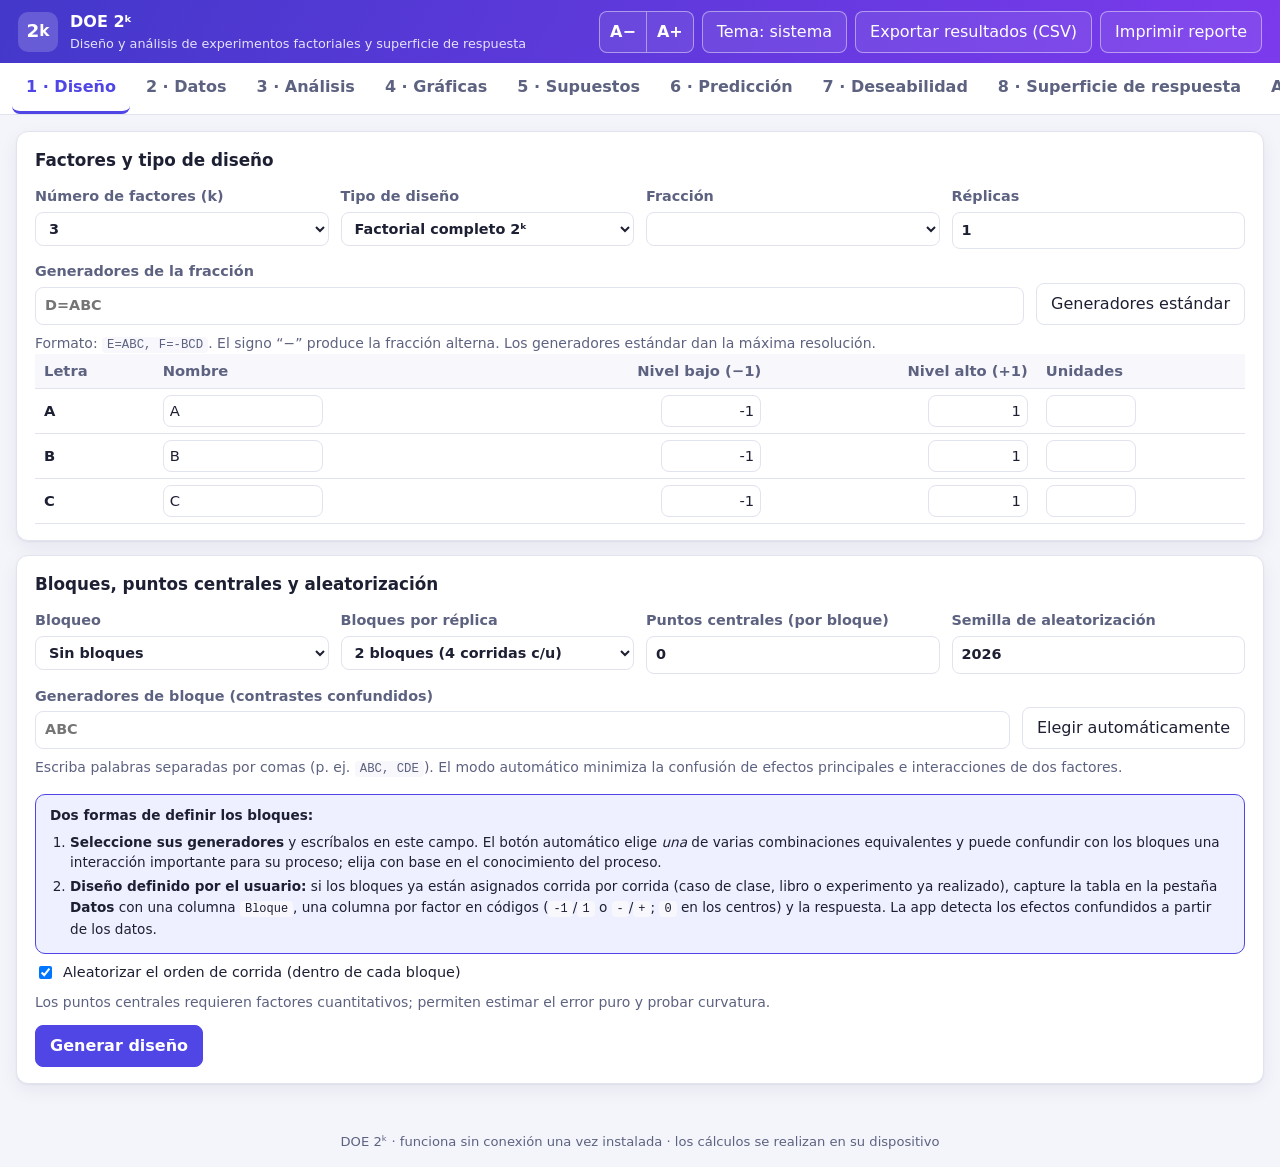
==== commit 3d4b973d: "v1.4.1: letra más grande y control A−/A+ - Texto base 16 px; tablas, notas, etiquetas y textos de gr" ====
--- a/index.html
+++ b/index.html
@@ -12,11 +12,12 @@
   <meta name="apple-mobile-web-app-capable" content="yes">
   <meta name="apple-mobile-web-app-title" content="DOE 2ᵏ">
   <link rel="stylesheet" href="css/styles.css">
+  <script>try{var f=+localStorage.getItem('doe2k-fs');if(f>0)document.documentElement.style.setProperty('--fs',f);}catch(e){}</script>
 </head>
 <body>
 <header class="appbar">
   <div class="brand"><span class="logo">2<sup>k</sup></span><div><strong>DOE 2ᵏ</strong><small>Diseño y análisis de experimentos factoriales y superficie de respuesta</small></div></div>
-  <div class="bar-actions"><button id="themeToggle" class="ghost">Tema: sistema</button>
+  <div class="bar-actions"><span class="fs-ctl" role="group" aria-label="Tamaño de letra"><button id="fsDown" class="ghost" title="Reducir tamaño de letra" aria-label="Reducir tamaño de letra">A−</button><button id="fsUp" class="ghost" title="Aumentar tamaño de letra" aria-label="Aumentar tamaño de letra">A+</button></span><button id="themeToggle" class="ghost">Tema: sistema</button>
     <button id="btnInstall" class="ghost" hidden>⤓ Instalar app</button>
     <button id="btnExport" class="ghost">Exportar resultados (CSV)</button>
     <button id="btnPrint" class="ghost">Imprimir reporte</button>
--- a/css/styles.css
+++ b/css/styles.css
@@ -17,7 +17,8 @@
 }
 * { box-sizing: border-box; }
 html, body { margin: 0; }
-body { font: 15px/1.5 system-ui, -apple-system, "Segoe UI", Roboto, sans-serif; background: var(--bg); color: var(--text); }
+html { font-size: calc(16px * var(--fs, 1)); }
+body { font: 1rem/1.5 system-ui, -apple-system, "Segoe UI", Roboto, sans-serif; background: var(--bg); color: var(--text); }
 h2 { font-size: 1.05rem; margin: 0 0 .8rem; }
 h3 { font-size: .95rem; margin: 1.1rem 0 .5rem; }
 code { font-family: var(--mono); font-size: .88em; background: var(--surface-2); padding: 1px 5px; border-radius: 4px; }
@@ -38,25 +39,25 @@
 .grid3, .grid4 { display: grid; gap: 12px; }
 .grid3 { grid-template-columns: repeat(auto-fit, minmax(240px, 1fr)); }
 .grid4 { grid-template-columns: repeat(auto-fit, minmax(190px, 1fr)); }
-label { display: flex; flex-direction: column; gap: 4px; font-size: .85rem; font-weight: 600; color: var(--muted); }
+label { display: flex; flex-direction: column; gap: 4px; font-size: .9rem; font-weight: 600; color: var(--muted); }
 label.check { flex-direction: row; align-items: center; gap: 8px; font-weight: 500; color: var(--text); margin-top: 8px; }
 input, select, textarea { font: inherit; color: var(--text); background: var(--surface); border: 1px solid var(--border); border-radius: 8px; padding: 7px 9px; min-width: 0; }
 input:focus, select:focus, textarea:focus { outline: 2px solid var(--accent); outline-offset: -1px; }
-textarea { resize: vertical; font-family: var(--mono); font-size: .82rem; }
+textarea { resize: vertical; font-family: var(--mono); font-size: .88rem; }
 button { font: inherit; cursor: pointer; border-radius: 8px; padding: 8px 14px; border: 1px solid var(--border); background: var(--surface); color: var(--text); }
 button.primary { background: var(--accent); border-color: var(--accent); color: #fff; font-weight: 700; }
 button.ghost { background: transparent; }
 button.ghost:hover { background: var(--accent-soft); }
-button.sm { padding: 5px 8px; font-size: .8rem; }
+button.sm { padding: 5px 8px; font-size: .85rem; }
 .actions { display: flex; gap: 8px; margin-top: 12px; flex-wrap: wrap; }
 .inline { display: flex; gap: 8px; flex-wrap: wrap; align-items: center; }
 .gen-row { display: grid; grid-template-columns: minmax(0, 1fr) auto; gap: 8px 12px; align-items: end; margin-top: 12px; }
 .gen-row .hint { grid-column: 1 / -1; margin: 0; }
-.hint { font-size: .8rem; color: var(--muted); margin: 8px 0 0; }
-.lbl { font-size: .85rem; font-weight: 600; color: var(--muted); margin: 12px 0 6px; }
+.hint { font-size: .875rem; color: var(--muted); margin: 8px 0 0; }
+.lbl { font-size: .9rem; font-weight: 600; color: var(--muted); margin: 12px 0 6px; }
 .table-wrap { overflow-x: auto; max-width: 100%; }
 .table-wrap.short { max-height: 320px; overflow-y: auto; }
-.tbl { border-collapse: collapse; width: 100%; font-size: .85rem; font-variant-numeric: tabular-nums; }
+.tbl { border-collapse: collapse; width: 100%; font-size: .92rem; font-variant-numeric: tabular-nums; }
 .tbl th, .tbl td { padding: 6px 9px; border-bottom: 1px solid var(--border); text-align: right; white-space: nowrap; }
 .tbl th { background: var(--surface-2); color: var(--muted); font-weight: 700; position: sticky; top: 0; }
 .tbl td:first-child, .tbl th:first-child, .tbl .l { text-align: left; }
@@ -66,12 +67,12 @@
 .tbl tr.ctr td { background: var(--accent-soft); }
 .tbl td input { width: 100px; text-align: right; padding: 4px 6px; }
 .tbl .sig { color: var(--danger); font-weight: 700; }
-.tbl .alias { color: var(--muted); font-family: var(--mono); font-size: .78rem; }
+.tbl .alias { color: var(--muted); font-family: var(--mono); font-size: .82rem; }
 .chips { display: flex; flex-wrap: wrap; gap: 6px; }
 .chips label { flex-direction: row; align-items: center; gap: 6px; border: 1px solid var(--border); border-radius: 999px; padding: 4px 10px; font-weight: 500; color: var(--text); }
 .chips label.on { border-color: var(--accent); background: var(--accent-soft); }
 .chips .ltr { font-family: var(--mono); font-weight: 700; color: var(--accent); }
-.msg { border-radius: 10px; padding: 10px 14px; margin-bottom: 12px; font-size: .9rem; border: 1px solid; }
+.msg { border-radius: 10px; padding: 10px 14px; margin-bottom: 12px; font-size: .94rem; border: 1px solid; }
 .msg.err { background: var(--danger-soft); border-color: var(--danger); }
 .msg.warn { background: var(--warn-soft); border-color: var(--warn); }
 .msg.ok { background: var(--ok-soft); border-color: var(--ok); }
@@ -87,23 +88,23 @@
 .term-list label { flex-direction: row; align-items: center; gap: 8px; font-weight: 500; color: var(--text); padding: 3px 4px; border-radius: 6px; }
 .term-list label:hover { background: var(--surface-2); }
 .term-list .tn { font-family: var(--mono); font-weight: 700; min-width: 48px; }
-.term-list .ta { font-family: var(--mono); font-size: .75rem; color: var(--muted); overflow: hidden; text-overflow: ellipsis; white-space: nowrap; }
-.term-list .grp { font-size: .75rem; text-transform: uppercase; letter-spacing: .04em; color: var(--muted); margin: 8px 0 2px; font-weight: 700; }
+.term-list .ta { font-family: var(--mono); font-size: .8rem; color: var(--muted); overflow: hidden; text-overflow: ellipsis; white-space: nowrap; }
+.term-list .grp { font-size: .78rem; text-transform: uppercase; letter-spacing: .04em; color: var(--muted); margin: 8px 0 2px; font-weight: 700; }
 .kv { display: grid; grid-template-columns: repeat(auto-fit, minmax(150px, 1fr)); gap: 8px; margin: 4px 0 10px; }
 .kv div { background: var(--surface-2); border-radius: 8px; padding: 8px 10px; }
 .kv b { display: block; font-size: 1.05rem; font-variant-numeric: tabular-nums; }
-.kv span { font-size: .75rem; color: var(--muted); }
-.mono { font-family: var(--mono); font-size: .85rem; word-break: break-word; }
+.kv span { font-size: .8rem; color: var(--muted); }
+.mono { font-family: var(--mono); font-size: .9rem; word-break: break-word; }
 .plot-grid { display: grid; grid-template-columns: repeat(auto-fit, minmax(min(100%, 460px), 1fr)); gap: 14px; }
 .plot-grid.small { grid-template-columns: repeat(auto-fit, minmax(min(100%, 300px), 1fr)); }
 .plot-grid > .card { margin: 0; }
 svg.plot { width: 100%; height: auto; display: block; }
 .plot-grid.small svg.plot { max-width: 420px; margin: 0 auto; }
-.pt-title { font-size: 14px; font-weight: 700; fill: var(--text); }
-.pt-tick { font-size: 11px; fill: var(--muted); }
-.pt-axis { font-size: 12px; fill: var(--text); font-weight: 600; }
-.pt-lab { font-size: 11px; fill: var(--text); font-weight: 600; }
-.pt-clab { font-size: 10px; fill: #fff; font-weight: 700; paint-order: stroke; stroke: rgba(0, 0, 0, .45); stroke-width: 2px; }
+.pt-title { font-size: calc(15px * min(var(--fs, 1), 1.2)); font-weight: 700; fill: var(--text); }
+.pt-tick { font-size: calc(12.5px * min(var(--fs, 1), 1.2)); fill: var(--muted); }
+.pt-axis { font-size: calc(13.5px * min(var(--fs, 1), 1.2)); fill: var(--text); font-weight: 600; }
+.pt-lab { font-size: calc(12px * min(var(--fs, 1), 1.2)); fill: var(--text); font-weight: 600; }
+.pt-clab { font-size: calc(11px * min(var(--fs, 1), 1.2)); fill: #fff; font-weight: 700; paint-order: stroke; stroke: rgba(0, 0, 0, .45); stroke-width: 2px; }
 .pt-bg { fill: var(--surface); }
 .pt-grid { stroke: var(--grid); stroke-width: 1; }
 .pt-frame { fill: none; stroke: var(--border); }
@@ -115,9 +116,9 @@
 .prose pre { overflow-x: auto; background: var(--surface-2); padding: 10px; border-radius: 8px; }
 .tabs, main, .card { max-width: 100%; }
 .prose h2 { margin-top: 1.2rem; }
-.prose p, .prose li { font-size: .92rem; }
-.foot { text-align: center; color: var(--muted); font-size: .78rem; padding: 18px; }
-.pill { display: inline-block; padding: 1px 8px; border-radius: 999px; font-size: .75rem; font-weight: 700; }
+.prose p, .prose li { font-size: .97rem; }
+.foot { text-align: center; color: var(--muted); font-size: .82rem; padding: 18px; }
+.pill { display: inline-block; padding: 1px 8px; border-radius: 999px; font-size: .8rem; font-weight: 700; }
 .pill.ok { background: var(--ok-soft); color: var(--ok); }
 .pill.bad { background: var(--danger-soft); color: var(--danger); }
 .pill.na { background: var(--surface-2); color: var(--muted); }
@@ -131,6 +132,7 @@
 @media print {
   .appbar, .tabs, .foot, main, .actions { display: none !important; }
   .print-only { display: block; }
+  html { font-size: 16px; }
   body { background: #fff; color: #000; font-size: 11pt; }
   .card { box-shadow: none; break-inside: avoid; border-color: #bbb; }
   .print-only section { break-before: page; }
@@ -188,3 +190,8 @@
 #rsmRoot svg.plot { max-width: 640px; margin: 0 auto; }
 #rsmRoot .grid3 > *, #rsmRoot .grid4 > * { min-width: 0; }
 #rsmRoot label select { width: 100%; max-width: 100%; }
+.fs-ctl { display: inline-flex; gap: 0; }
+.fs-ctl button { min-width: 40px; font-weight: 700; padding-left: 10px; padding-right: 10px; }
+.fs-ctl button:first-child { border-radius: 8px 0 0 8px; }
+.fs-ctl button:last-child { border-radius: 0 8px 8px 0; border-left: 0; }
+.fs-ctl button:disabled { opacity: .45; cursor: default; }
